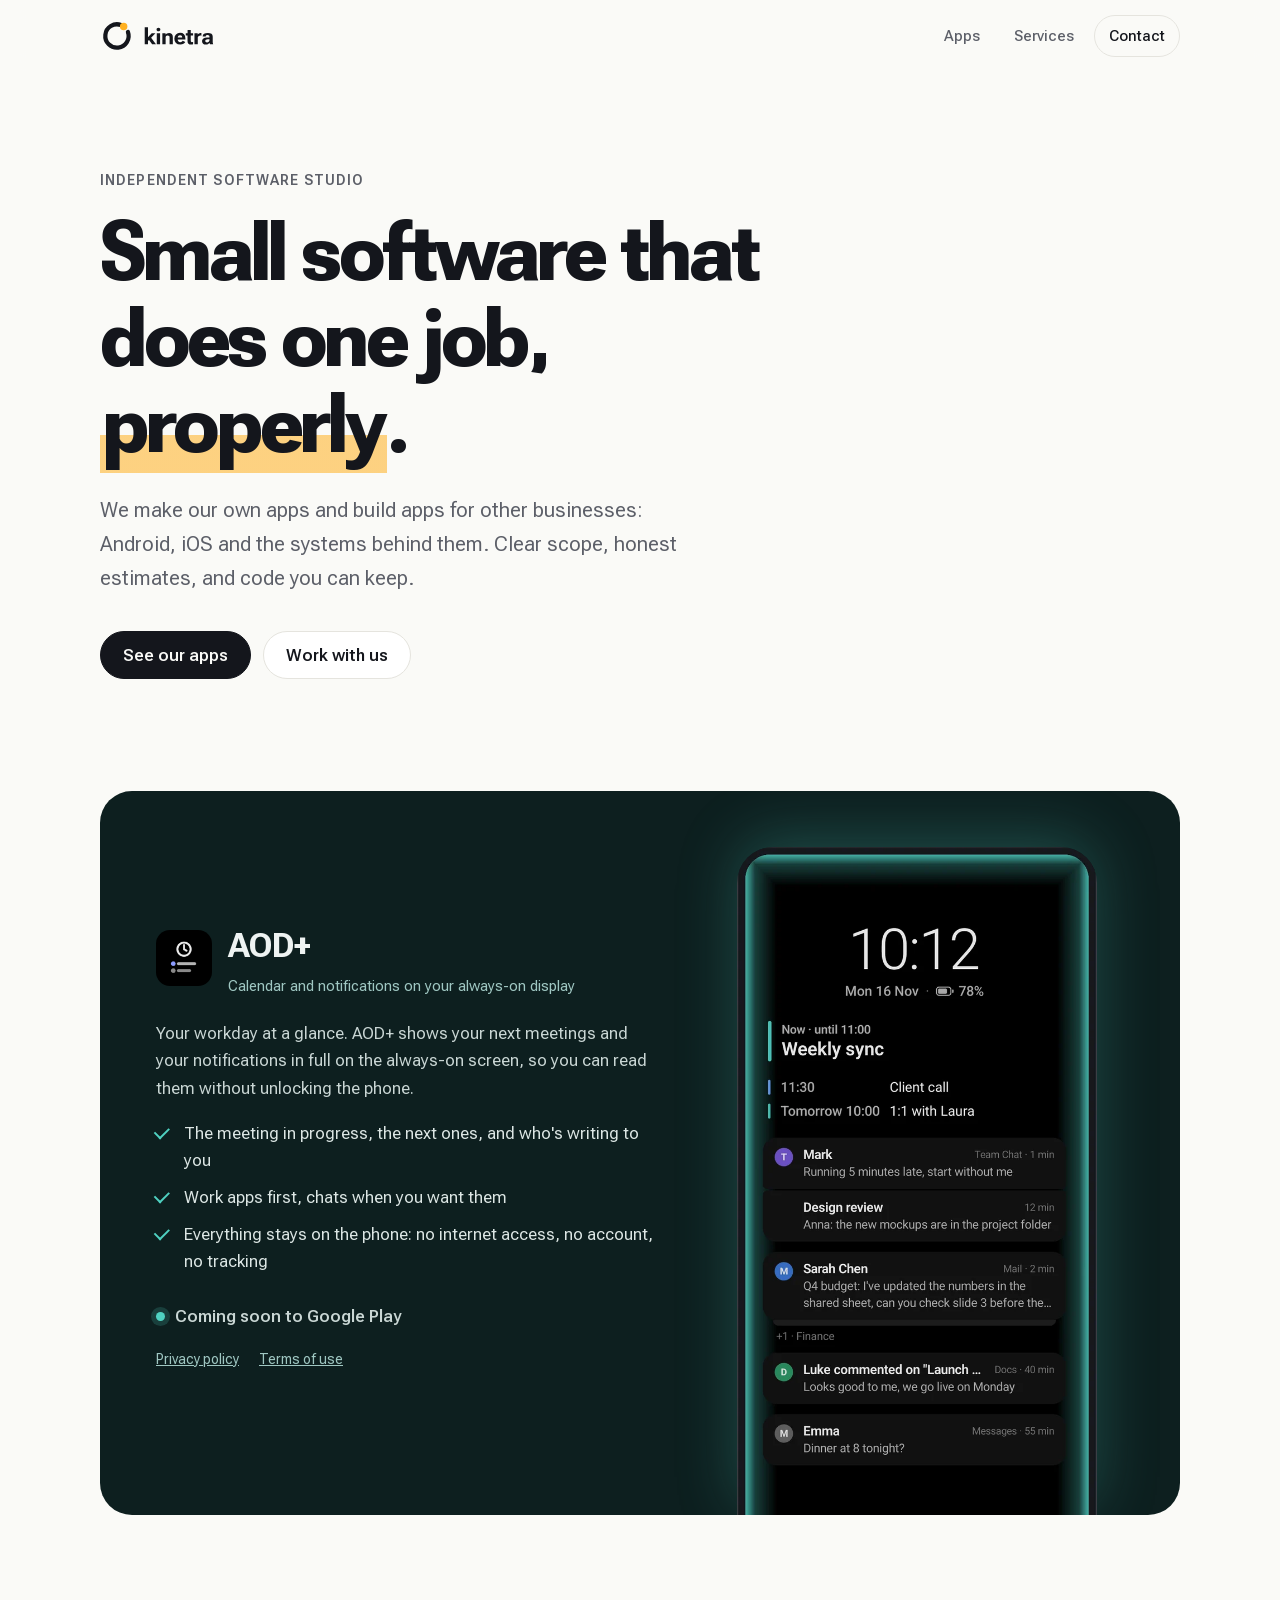
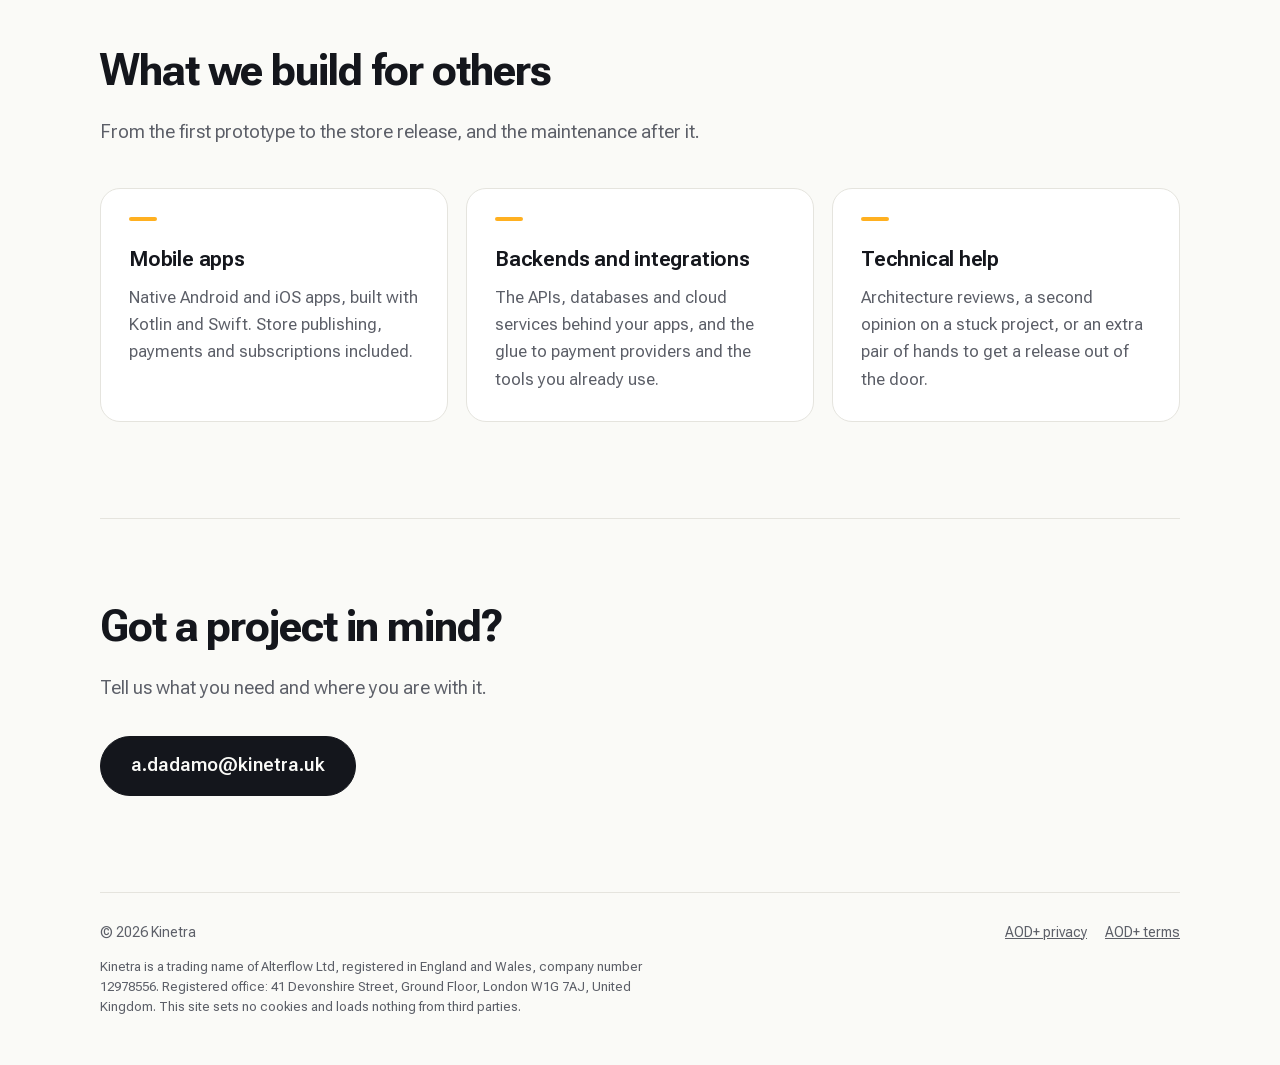
==== index.html @ c39ea6e8 "Kinetra website: one static page, three logo options" ====
<!DOCTYPE html>
<html lang="en">
<head>
  <meta charset="utf-8">
  <meta name="viewport" content="width=device-width, initial-scale=1">
  <title>Kinetra · Independent software studio</title>
  <meta name="description" content="Kinetra is an independent software studio. We make our own apps, like AOD+, and build mobile apps and backends for other businesses.">
  <meta name="color-scheme" content="light dark">
  <meta name="theme-color" content="#FAFAF7" media="(prefers-color-scheme: light)">
  <meta name="theme-color" content="#101217" media="(prefers-color-scheme: dark)">
  <link rel="icon" href="assets/mark.svg" type="image/svg+xml">
  <link rel="preload" href="assets/fonts/roboto-flex.woff2" as="font" type="font/woff2" crossorigin>
  <link rel="stylesheet" href="assets/brand.css">
  <link rel="stylesheet" href="assets/style.css">
  <meta property="og:title" content="Kinetra">
  <meta property="og:description" content="Independent software studio. Our own apps, and apps for yours.">
  <meta property="og:type" content="website">
</head>
<body>
  <header class="top">
    <div class="wrap top-row">
      <a class="logo" href="/" aria-label="Kinetra home">
        <picture>
          <source srcset="assets/logo-dark.svg" media="(prefers-color-scheme: dark)">
          <img src="assets/logo-light.svg" alt="Kinetra" height="34">
        </picture>
      </a>
      <nav aria-label="Main">
        <a href="#apps">Apps</a>
        <a href="#services">Services</a>
        <a href="#contact" class="nav-cta">Contact</a>
      </nav>
    </div>
  </header>

  <main>
    <section class="hero wrap">
      <p class="eyebrow">Independent software studio</p>
      <h1>Small software that does one job, <span class="accent-text">properly</span>.</h1>
      <p class="lead">We make our own apps and build apps for other businesses: Android, iOS and the systems behind them. Clear scope, honest estimates, and code you can keep.</p>
      <div class="actions">
        <a class="btn primary" href="#apps">See our apps</a>
        <a class="btn" href="#contact">Work with us</a>
      </div>
    </section>

    <section id="apps" class="apps">
      <div class="wrap app-card">
        <div class="app-copy">
          <div class="app-head">
            <img src="assets/aodplus-icon.png" alt="" width="56" height="56">
            <div>
              <h2>AOD+</h2>
              <p class="app-tag">Calendar and notifications on your always-on display</p>
            </div>
          </div>
          <p>Your workday at a glance. AOD+ shows your next meetings and your notifications in full on the always-on screen, so you can read them without unlocking the phone.</p>
          <ul class="ticks">
            <li>The meeting in progress, the next ones, and who's writing to you</li>
            <li>Work apps first, chats when you want them</li>
            <li>Everything stays on the phone: no internet access, no account, no tracking</li>
          </ul>
          <p class="soon"><span class="dot" aria-hidden="true"></span>Coming soon to Google Play</p>
          <p class="small-links">
            <a href="https://kinetraltd.github.io/aodplus-legal/privacy/">Privacy policy</a>
            <a href="https://kinetraltd.github.io/aodplus-legal/terms/">Terms of use</a>
          </p>
        </div>
        <div class="app-shot">
          <img src="assets/aodplus-screen.webp" alt="AOD+ on a phone: the time, the meeting in progress, the next meetings and recent notifications" width="645" height="1196" loading="lazy">
        </div>
      </div>
    </section>

    <section id="services" class="wrap services">
      <h2>What we build for others</h2>
      <p class="section-lead">From the first prototype to the store release, and the maintenance after it.</p>
      <div class="grid">
        <article>
          <h3>Mobile apps</h3>
          <p>Native Android and iOS apps, built with Kotlin and Swift. Store publishing, payments and subscriptions included.</p>
        </article>
        <article>
          <h3>Backends and integrations</h3>
          <p>The APIs, databases and cloud services behind your apps, and the glue to payment providers and the tools you already use.</p>
        </article>
        <article>
          <h3>Technical help</h3>
          <p>Architecture reviews, a second opinion on a stuck project, or an extra pair of hands to get a release out of the door.</p>
        </article>
      </div>
    </section>

    <section id="contact" class="wrap contact">
      <h2>Got a project in mind?</h2>
      <p class="section-lead">Tell us what you need and where you are with it.</p>
      <a class="btn primary big" href="mailto:a.dadamo@kinetra.uk">a.dadamo@kinetra.uk</a>
    </section>
  </main>

  <footer class="wrap foot">
    <div class="foot-row">
      <span>© 2026 Kinetra</span>
      <span class="foot-links">
        <a href="https://kinetraltd.github.io/aodplus-legal/privacy/">AOD+ privacy</a>
        <a href="https://kinetraltd.github.io/aodplus-legal/terms/">AOD+ terms</a>
      </span>
    </div>
    <p class="legal">Kinetra is a trading name of Alterflow Ltd, registered in England and Wales, company number 12978556. Registered office: 41 Devonshire Street, Ground Floor, London W1G 7AJ, United Kingdom. This site sets no cookies and loads nothing from third parties.</p>
  </footer>
</body>
</html>
---- assets/brand.css ----
:root { --accent: #FFB020; }
---- assets/style.css ----
@font-face {
  font-family: "Roboto Flex";
  src: url("fonts/roboto-flex.woff2") format("woff2");
  font-weight: 400 720;
  font-display: swap;
}

:root {
  --bg: #FAFAF7;
  --surface: #FFFFFF;
  --ink: #14161C;
  --muted: #5C5F68;
  --line: #E5E4DE;
  --app-bg: #0D1F1F;
  --radius: 20px;
  --wrap: 1080px;
}

@media (prefers-color-scheme: dark) {
  :root {
    --bg: #101217;
    --surface: #181B22;
    --ink: #F1F1EE;
    --muted: #A2A5AE;
    --line: #2A2E37;
    --app-bg: #0B1A1A;
  }
}

* { box-sizing: border-box; }

html { scroll-behavior: smooth; }

body {
  margin: 0;
  background: var(--bg);
  color: var(--ink);
  font: 400 17px/1.6 "Roboto Flex", -apple-system, "Segoe UI", Roboto, sans-serif;
  -webkit-font-smoothing: antialiased;
}

a { color: inherit; }

.wrap { width: min(100% - 40px, var(--wrap)); margin-inline: auto; }

/* Header */
.top {
  position: sticky; top: 0; z-index: 10;
  background: color-mix(in srgb, var(--bg) 88%, transparent);
  backdrop-filter: saturate(1.4) blur(12px);
  border-bottom: 1px solid transparent;
}
.top-row { display: flex; align-items: center; justify-content: space-between; height: 72px; }
.logo img { display: block; height: 34px; width: auto; }
nav { display: flex; gap: 6px; align-items: center; }
nav a {
  text-decoration: none; font-weight: 500; font-size: 15px;
  padding: 8px 14px; border-radius: 999px; color: var(--muted);
}
nav a:hover { color: var(--ink); background: var(--line); }
nav a.nav-cta { color: var(--ink); border: 1px solid var(--line); }

/* Hero */
.hero { padding: 96px 0 88px; }
.eyebrow {
  margin: 0 0 18px; font-size: 14px; font-weight: 600; letter-spacing: .08em;
  text-transform: uppercase; color: var(--muted);
}
h1 {
  margin: 0; max-width: 15ch;
  font-size: clamp(42px, 7vw, 84px); line-height: 1.02; letter-spacing: -0.035em;
  font-weight: 680; font-variation-settings: "opsz" 144;
}
.accent-text {
  background: linear-gradient(transparent 62%, color-mix(in srgb, var(--accent) 55%, transparent) 62%);
  padding-inline: .04em;
}
.lead { max-width: 56ch; margin: 28px 0 0; font-size: clamp(18px, 2vw, 21px); color: var(--muted); }
.actions { display: flex; flex-wrap: wrap; gap: 12px; margin-top: 36px; }

.btn {
  display: inline-flex; align-items: center; justify-content: center;
  min-height: 48px; padding: 0 22px; border-radius: 999px;
  font-weight: 560; text-decoration: none;
  border: 1px solid var(--line); background: var(--surface);
  transition: transform .15s ease, background .15s ease;
}
.btn:hover { transform: translateY(-1px); }
.btn.primary { background: var(--ink); color: var(--bg); border-color: var(--ink); }
.btn.big { min-height: 60px; padding: 0 30px; font-size: 19px; }

/* Apps */
.apps { padding: 24px 0 96px; }
.app-card {
  display: grid; grid-template-columns: 1.1fr .9fr; gap: 48px; align-items: center;
  background: var(--app-bg); color: #EEF3F2;
  border-radius: 32px; padding: 56px 56px 0; overflow: hidden;
}
.app-head { display: flex; align-items: center; gap: 16px; margin-bottom: 22px; }
.app-head img { border-radius: 14px; }
.app-card h2 { margin: 0; font-size: 34px; letter-spacing: -0.02em; font-weight: 680; }
.app-tag { margin: 2px 0 0; color: #9FC7C2; font-size: 15px; }
.app-copy { padding-bottom: 56px; }
.app-copy > p { color: #C9D6D4; margin: 0 0 18px; }
.ticks { list-style: none; padding: 0; margin: 0 0 26px; }
.ticks li { position: relative; padding-left: 28px; margin: 10px 0; color: #DCE6E4; }
.ticks li::before {
  content: ""; position: absolute; left: 2px; top: .58em;
  width: 12px; height: 7px; border: solid #4FD1C1; border-width: 0 0 2.5px 2.5px;
  transform: rotate(-45deg) translateY(-50%);
}
.soon { display: inline-flex; align-items: center; gap: 10px; font-weight: 560; margin: 0 0 18px; }
.dot { width: 9px; height: 9px; border-radius: 50%; background: #4FD1C1; box-shadow: 0 0 0 5px rgba(79, 209, 193, .18); }
.small-links { display: flex; gap: 20px; font-size: 14px; margin: 0; }
.small-links a { color: #9FC7C2; }
.app-shot { align-self: end; display: flex; justify-content: center; }
.app-shot img {
  display: block; width: min(100%, 360px); height: auto;
  border-radius: 36px 36px 0 0;
  box-shadow: 0 -10px 60px rgba(79, 209, 193, .25);
}

/* Services */
.services { padding: 24px 0 96px; }
.services h2, .contact h2 {
  margin: 0; font-size: clamp(30px, 4vw, 44px); letter-spacing: -0.025em; font-weight: 660;
}
.section-lead { margin: 12px 0 0; color: var(--muted); font-size: 19px; }
.grid { display: grid; grid-template-columns: repeat(3, 1fr); gap: 18px; margin-top: 40px; }
.grid article {
  background: var(--surface); border: 1px solid var(--line); border-radius: var(--radius);
  padding: 28px;
}
.grid article::before {
  content: ""; display: block; width: 28px; height: 4px; border-radius: 2px;
  background: var(--accent); margin-bottom: 22px;
}
.grid h3 { margin: 0 0 8px; font-size: 21px; font-weight: 620; letter-spacing: -0.01em; }
.grid p { margin: 0; color: var(--muted); }

/* Contact */
.contact { padding: 72px 0 96px; border-top: 1px solid var(--line); }
.contact .btn { margin-top: 32px; }

/* Footer */
.foot { padding: 28px 0 48px; border-top: 1px solid var(--line); color: var(--muted); font-size: 14px; }
.foot-row { display: flex; justify-content: space-between; flex-wrap: wrap; gap: 12px; }
.foot-links { display: flex; gap: 18px; }
.legal { margin: 14px 0 0; max-width: 80ch; font-size: 13px; line-height: 1.55; }

@media (max-width: 860px) {
  .hero { padding: 64px 0 64px; }
  .app-card { grid-template-columns: 1fr; padding: 36px 26px 0; gap: 8px; border-radius: 24px; }
  .app-copy { padding-bottom: 12px; }
  .grid { grid-template-columns: 1fr; }
}

@media (max-width: 520px) {
  nav a:not(.nav-cta) { display: none; }
  .logo img { height: 30px; }
}

@media (prefers-reduced-motion: reduce) {
  html { scroll-behavior: auto; }
  .btn { transition: none; }
}

@media (prefers-color-scheme: dark) {
  .app-card { border: 1px solid #1E3333; }
  .accent-text { background: none; color: var(--accent); }
}
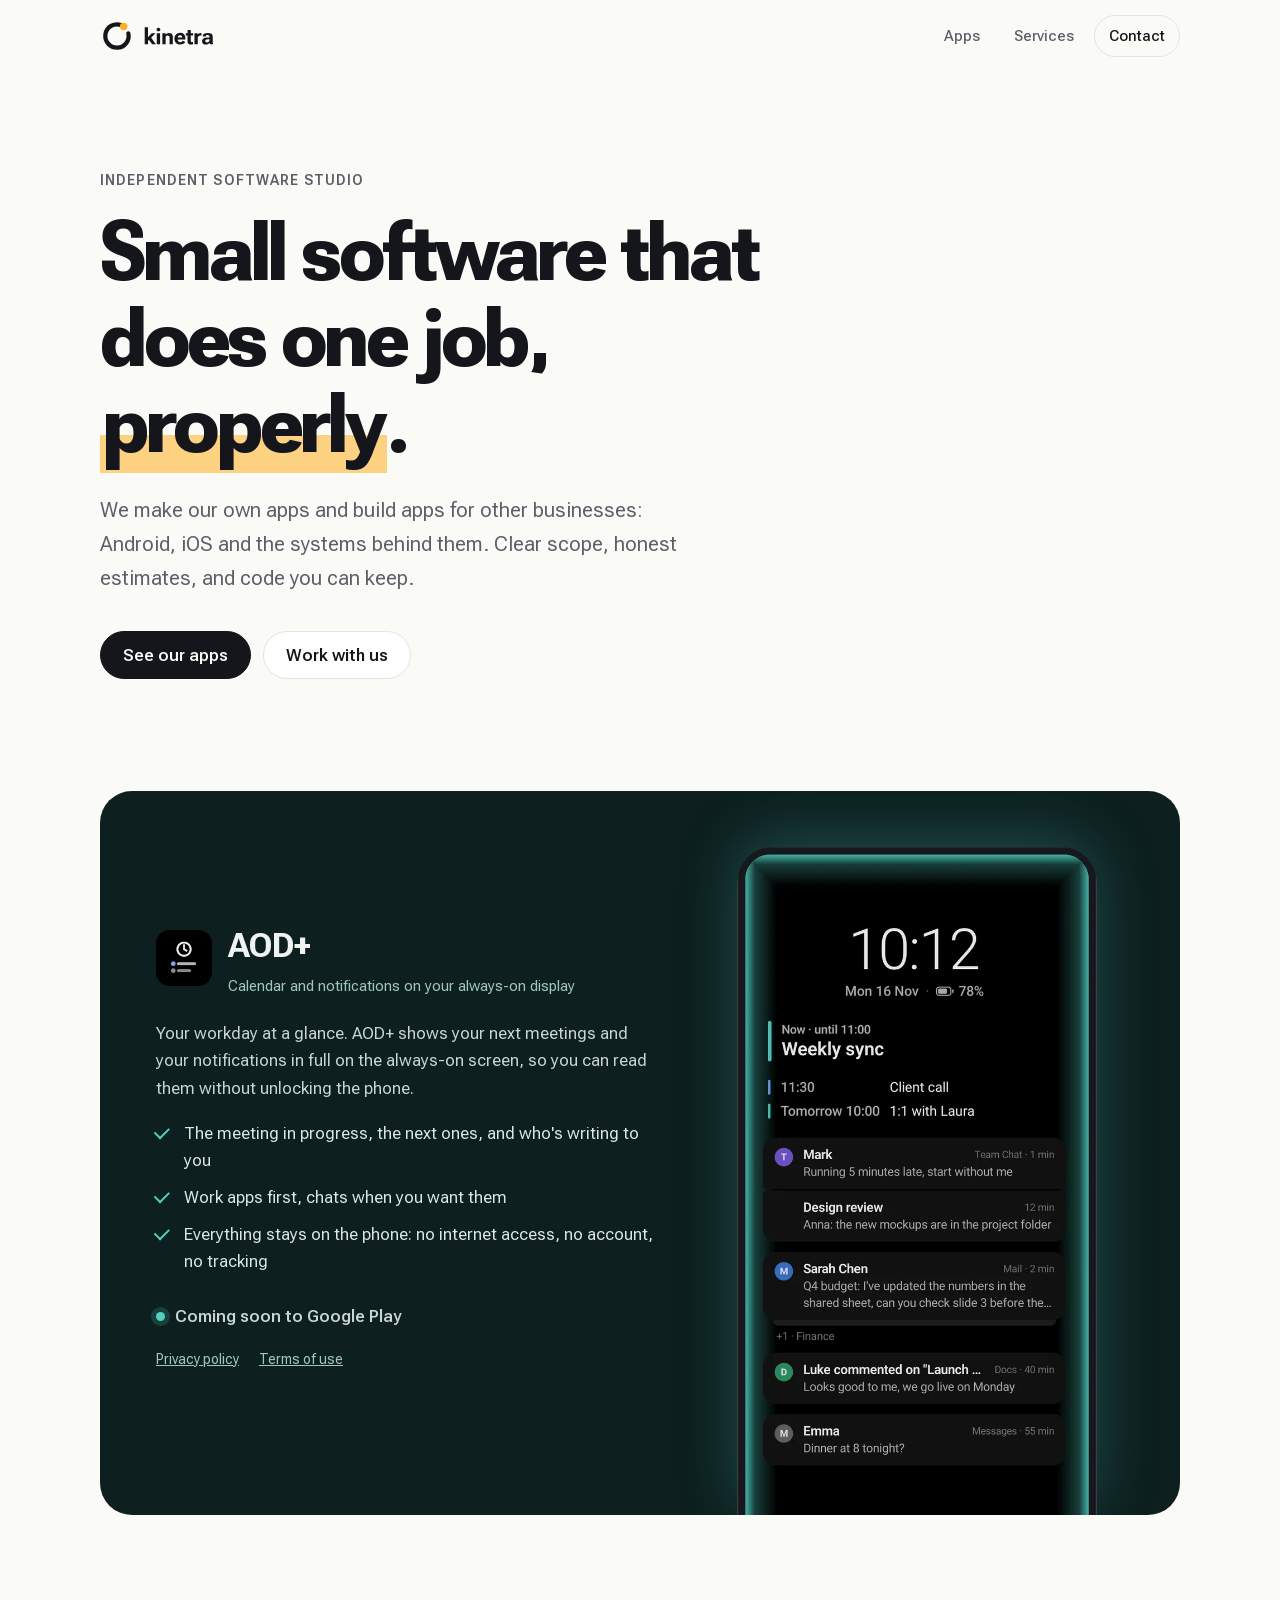
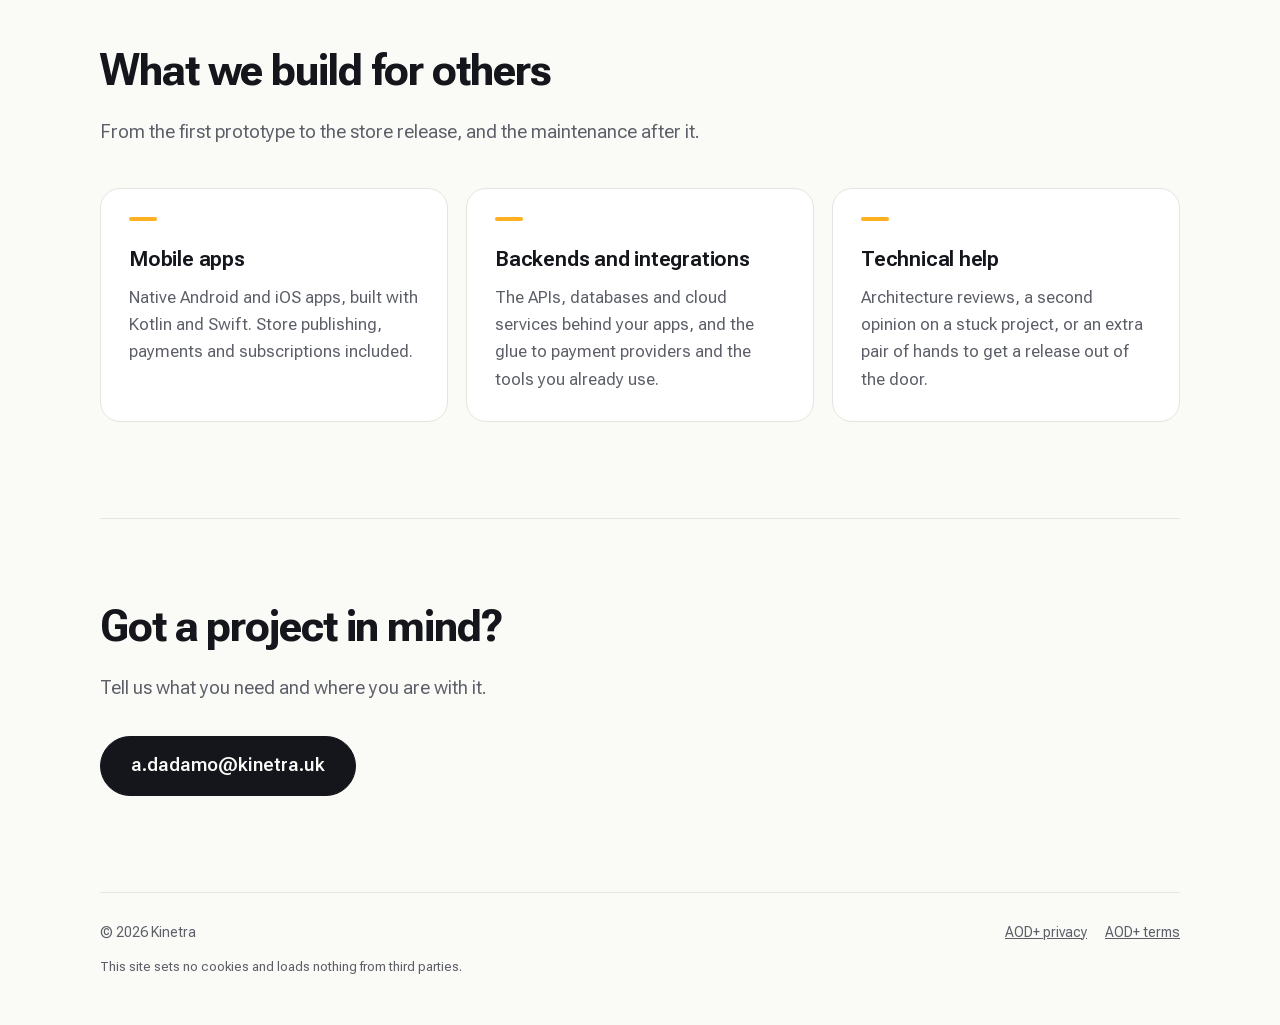
==== commit 3bd9e849: "Footer without company line; a little more room ahead of the dot in the logo" ====
--- a/index.html
+++ b/index.html
@@ -106,7 +106,7 @@
         <a href="https://kinetraltd.github.io/aodplus-legal/terms/">AOD+ terms</a>
       </span>
     </div>
-    <p class="legal">Kinetra is a trading name of Alterflow Ltd, registered in England and Wales, company number 12978556. Registered office: 41 Devonshire Street, Ground Floor, London W1G 7AJ, United Kingdom. This site sets no cookies and loads nothing from third parties.</p>
+    <p class="legal">This site sets no cookies and loads nothing from third parties.</p>
   </footer>
 </body>
 </html>
